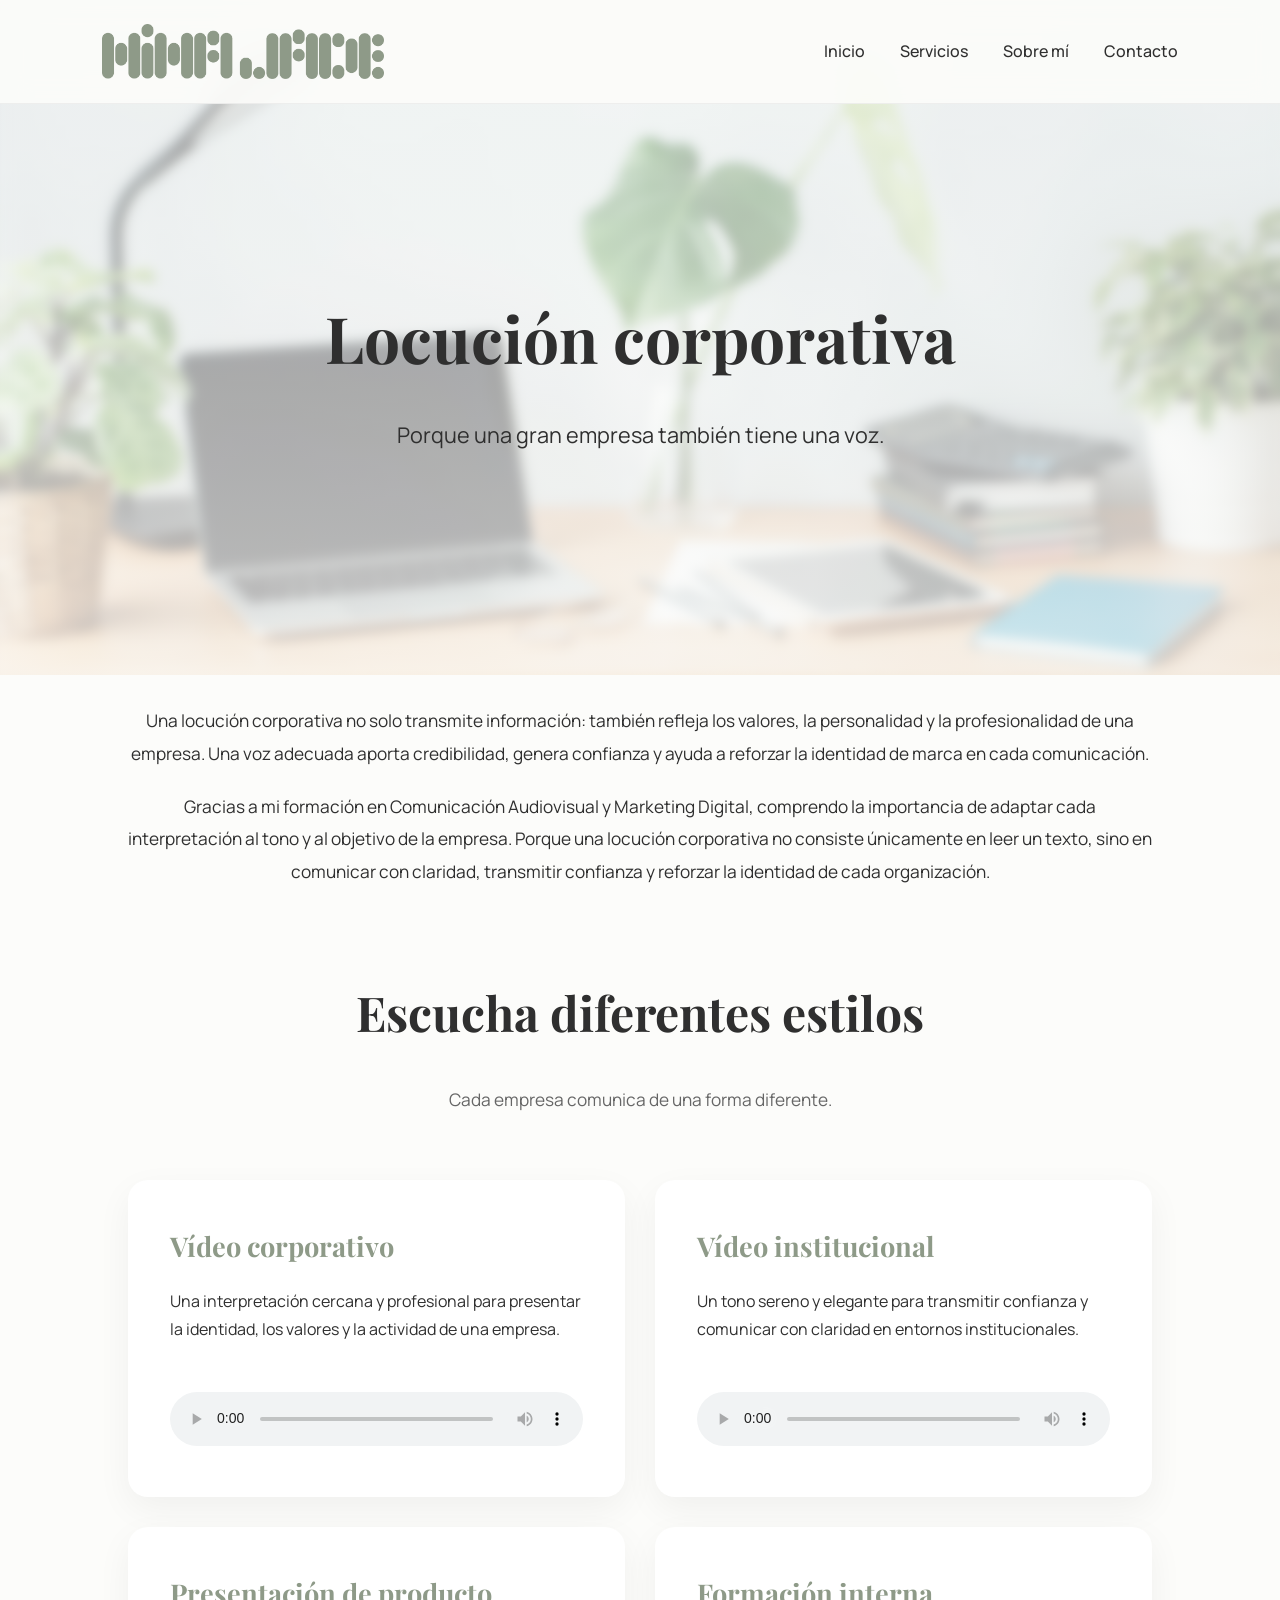
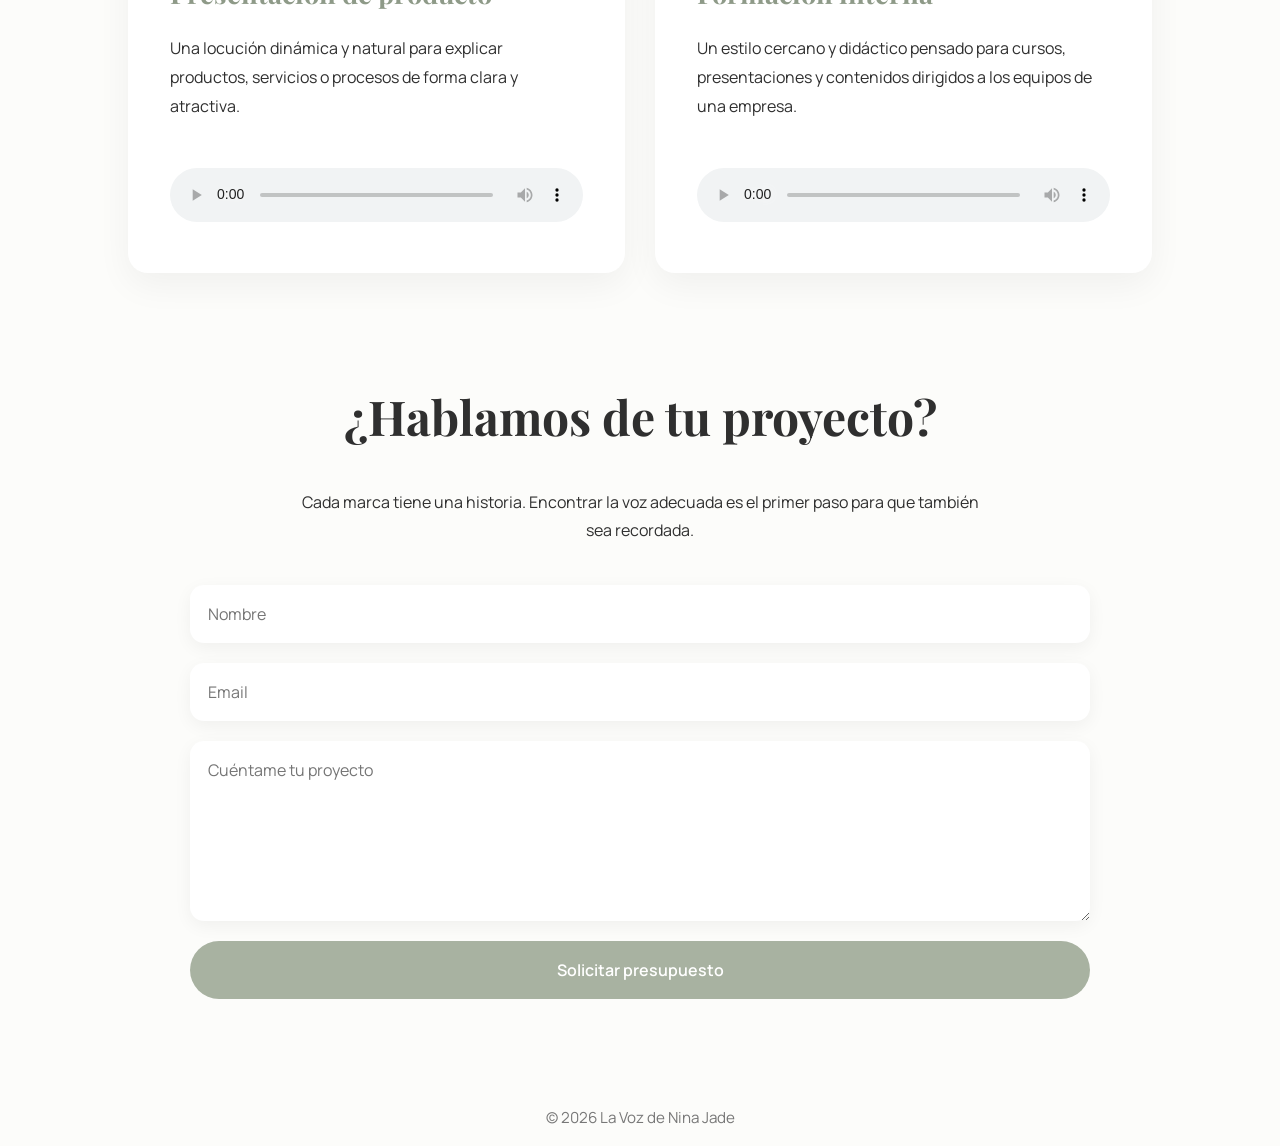
==== corporativo.html @ f92a82ce "corporativo.html" ====
<!DOCTYPE html>
<html lang="es">

<head>

    <meta charset="UTF-8">

    <meta name="viewport" content="width=device-width, initial-scale=1.0">

    <title>Locución corporativa | La Voz de Nina Jade</title>

    <meta name="description"
        content="Locución publicitaria profesional para radio, televisión, redes sociales y campañas digitales.">

   <link rel="icon" type="image/png" href="images/favicon.png">

    <link rel="stylesheet" href="style.css">

</head>

<body>

<header>

    <a href="index.html" class="logo">

        <img src="images/logo.png" alt="La Voz de Nina Jade">

    </a>

    <nav>

        <a href="#inicio">Inicio</a>
        <a href="#servicios">Servicios</a>
        <a href="#sobre-mi">Sobre mí</a>
        <a href="#contacto">Contacto</a>

    </nav>

</header>

    <!-- ===================== -->
<!-- HERO -->
<!-- ===================== -->

<section class="hero-service publicidad">

    <div class="hero-service-content">

        <h1>Locución corporativa</h1>

        <p class="hero-subtitle">
            Porque una gran empresa también tiene una voz.
        </p>

    </div>

</section>


<!-- ===================== -->
<!-- TEXTO INTRO -->
<!-- ===================== -->

<section class="service-intro">

 <p>

    Una locución corporativa no solo transmite información: también refleja los valores, la personalidad y la profesionalidad de una empresa. Una voz adecuada aporta credibilidad, genera confianza y ayuda a reforzar la identidad de marca en cada comunicación.

</p>

    <p>

       Gracias a mi formación en Comunicación Audiovisual y Marketing Digital, comprendo la importancia de adaptar cada interpretación al tono y al objetivo de la empresa. Porque una locución corporativa no consiste únicamente en leer un texto, sino en comunicar con claridad, transmitir confianza y reforzar la identidad de cada organización.


    </p>

</section>


<!-- ===================== -->
<!-- ESTILOS CORPORATIVOS -->
<!-- ===================== -->

    <section class="service-types">

    <h2>Escucha diferentes estilos</h2>

    <p class="service-intro-text">
        Cada empresa comunica de una forma diferente.
    </p>

    <div class="cards">

        <div class="card">

            <h3>Vídeo corporativo</h3>

            <p>
                Una interpretación cercana y profesional para presentar la identidad, los valores y la actividad de una empresa.
            </p>

            <audio controls>

                <source src="audio/videocorporativo.mp3" type="audio/mpeg">

            </audio>

        </div>

        <div class="card">

            <h3>Vídeo institucional</h3>

            <p>
                Un tono sereno y elegante para transmitir confianza y comunicar con claridad en entornos institucionales.
            </p>

            <audio controls>

                <source src="audio/videoinstitucional.mp3" type="audio/mpeg">

            </audio>

        </div>

        <div class="card">

            <h3>Presentación de producto</h3>

            <p>
                Una locución dinámica y natural para explicar productos, servicios o procesos de forma clara y atractiva.
            </p>

            <audio controls>

                <source src="audio/producto.mp3" type="audio/mpeg">

            </audio>

        </div>

        <div class="card">

            <h3>Formación interna</h3>

            <p>
                Un estilo cercano y didáctico pensado para cursos, presentaciones y contenidos dirigidos a los equipos de una empresa.
            </p>

            <audio controls>

                <source src="audio/formacion.mp3" type="audio/mpeg">

            </audio>

        </div>

    </div>

</section>
    
<!-- ===================== -->
<!-- CONTACTO -->
<!-- ===================== -->

<section id="contacto">

    <h2>¿Hablamos de tu proyecto?</h2>

    <p style="text-align:center; max-width:700px; margin:0 auto 40px;">

        Cada marca tiene una historia. Encontrar la voz adecuada es el primer paso para que también sea recordada.

    </p>

    <form id="contact-form" action="https://formspree.io/f/xaqrydpb" method="POST">

        <input
            type="text"
            name="nombre"
            placeholder="Nombre"
            required>

        <input
            type="email"
            name="email"
            placeholder="Email"
            required>

        <textarea
            name="mensaje"
            placeholder="Cuéntame tu proyecto"
            required></textarea>

        <button type="submit">
            Solicitar presupuesto
        </button>

        <p id="form-status"></p>

    </form>

</section>


<footer>

    <p>© 2026 La Voz de Nina Jade</p>

</footer>

<script src="script.js"></script>

</body>

</html>
---- style.css ----
/* ==========================================
   LA VOZ DE NINA JADE
   STYLE.CSS · VERSIÓN 1.0
========================================== */


/* ==========================================
   GOOGLE FONTS
========================================== */

@import url('https://fonts.googleapis.com/css2?family=Manrope:wght@300;400;500;600;700&family=Playfair+Display:wght@500;600;700&display=swap');


/* ==========================================
   VARIABLES
========================================== */

:root{

    --background:#FCFCFA;

    --text:#2F2F2F;

    --sage:#A8B2A1;

    --sage-dark:#8E9A88;

    --light:#E8ECE8;

    --white:#FFFFFF;

}


/* ==========================================
   RESET
========================================== */

*{

    margin:0;

    padding:0;

    box-sizing:border-box;

}


html{

    scroll-behavior:smooth;

}


body{

    font-family:"Manrope",sans-serif;

    background:var(--background);

    color:var(--text);

    line-height:1.8;

}


/* ==========================================
   HEADER
========================================== */

header{

    position:fixed;

    top:0;

    left:0;

    width:100%;

    display:flex;

    justify-content:space-between;

    align-items:center;

    padding:24px 8%;

    background:rgba(252,252,250,.90);

    backdrop-filter:blur(14px);

    border-bottom:1px solid rgba(0,0,0,.05);

    z-index:1000;

}


/* ==========================================
   LOGO
========================================== */

.logo{

    display:flex;

    align-items:center;

    text-decoration:none;

}

.logo img{

    height:55px;

    width:auto;

    display:block;

    transition:.3s;

}

.logo:hover img{

    transform:scale(1.03);

}

/* ==========================================
   NAVEGACIÓN
========================================== */

nav{

    display:flex;

    gap:35px;

}


nav a{

    text-decoration:none;

    color:var(--text);

    font-weight:500;

    transition:.3s;

}


nav a:hover{

    color:var(--sage-dark);

}


/* ==========================================
   HERO PRINCIPAL
========================================== */

.hero{

    min-height:70vh;

    display:flex;

    justify-content:center;

    align-items:center;

    text-align:center;

    padding:80px 20px;

    background:

        linear-gradient(rgba(252,252,250,.55),rgba(252,252,250,.75)),

        url("images/portada.png");

    background-size:cover;

    background-position:center;

}


.hero-content{

    max-width:760px;

}


.hero h1{

    font-family:"Playfair Display",serif;

    font-size:4.5rem;

    margin-bottom:20px;

    color:var(--text);

}


.hero p{

    font-size:1.35rem;

    margin-bottom:35px;

}


/* ==========================================
   BOTONES
========================================== */

.button{

    display:inline-block;

    background:var(--sage);

    color:white;

    padding:18px 40px;

    border-radius:999px;

    text-decoration:none;

    font-weight:600;

    transition:.35s;

}


.button:hover{

    background:var(--sage-dark);

    transform:translateY(-3px);

}


/* ==========================================
   SECCIONES
========================================== */

section{

    padding:70px 10%;

}


section h2{

    font-family:"Playfair Display",serif;

    font-size:3rem;

    text-align:center;

    margin-bottom:28px;

}


/* ==========================================
   TARJETAS
========================================== */

.home-cards{

    display:grid;

    grid-template-columns:repeat(4,1fr);

    gap:30px;

}

.cards{

    display:grid;

    grid-template-columns:repeat(2,1fr);

    gap:30px;

}


.card{

    background:white;

    padding:42px;

    border-radius:20px;

    box-shadow:0 12px 35px rgba(0,0,0,.05);

    transition:.35s;

}


.card:hover{

    transform:translateY(-8px);

}


/* ==========================================
   TARJETAS · TEXTO
========================================== */

.card-question{

    display:block;

    margin-bottom:18px;

    font-size:1.15rem;

    font-weight:700;

    line-height:1.4;

    color:var(--text);

}


.card h3{

    font-family:"Playfair Display",serif;

    font-size:1.7rem;

    color:var(--sage-dark);

    margin-bottom:16px;

}


.card p{

    margin-bottom:28px;

    line-height:1.8;

}


.card-link{

    display:block;

    width:fit-content;

    margin-left:auto;

    text-decoration:none;

    color:var(--sage-dark);

    font-weight:700;

    transition:.3s;

}


.card-link:hover{

    color:var(--text);

    transform:translateX(4px);

}


.card:hover .card-link{

    color:var(--text);

}

/* ==========================
      VENTAJAS
========================== */

.service-highlights{

    display:grid;

    grid-template-columns:repeat(3,1fr);

    gap:25px;

    margin-top:20px;

}
.highlight{

    display:flex;

    align-items:center;

    gap:16px;

    background:white;

    padding:18px 22px;

    border-radius:14px;

    box-shadow:0 8px 25px rgba(0,0,0,.05);

    transition:.3s;

}

.highlight:hover{

    transform:translateX(6px);

}

.highlight span{

    width:34px;

    height:34px;

    border-radius:50%;

    background:var(--sage-dark);

    color:white;

    display:flex;

    justify-content:center;

    align-items:center;

    font-weight:700;

    flex-shrink:0;

}

.highlight p{

    margin:0;

    font-weight:600;

    color:var(--text);

}

.contact-highlights{

    padding-top:10px;

}

/* ==========================================
   MÁS ESPECIALIDADES
========================================== */

.services-more{

    margin-top:70px;

    text-align:center;

}

.services-more-text{

    font-family:"Playfair Display",serif;

    font-size:2rem;

    color:var(--text);

    margin-bottom:12px;

}

.services-more-subtext{

    max-width:760px;

    margin:0 auto 35px;

    font-size:1.05rem;

    line-height:1.8;

    color:#666;

}


/* ==========================================
   AUDIO
========================================== */

audio{

    width:100%;

    margin-top:20px;

}


/* ==========================================
   SOBRE MÍ
========================================== */

.about-container{

    display:flex;

    align-items:center;

    gap:70px;

    max-width:1400px;

    margin:auto;

}

.about-image{

    flex:1;

}

.about-image img{

    width:100%;

    max-width:560px;

    aspect-ratio:16/10;

    object-fit:cover;

    display:block;

    border-radius:28px;

    box-shadow:0 20px 45px rgba(0,0,0,.10);

}

.about-text{

    flex:1.6;

}

.about-text h2{

    text-align:left;

    margin-bottom:35px;

}

.about-text p{

    font-size:1.08rem;

    line-height:1.9;

    margin-bottom:24px;

}

/* ==========================================
   DETRÁS DE LA VOZ
========================================== */

.about-section{

    background:var(--sage-dark);

    color:white;

    padding:50px 10%;

}

.about-wrapper{

    max-width:1400px;

    margin:auto;

}

.about-main-title{

    color:white;

    text-align:center;

    margin-bottom:90px;

}

.about-section .about-container{

    margin-bottom:90px;

}

.about-section .about-container:last-child{

    margin-bottom:0;

}

.about-section .about-text h3{

    font-family:"Playfair Display",serif;

    font-size:2.2rem;

    color:white;

    margin-bottom:30px;

}

.about-section .about-text p{

    color:rgba(255,255,255,.92);

}

.reverse{

    flex-direction:row-reverse;

}
/* ==========================================
   FORMULARIO
========================================== */

form{

    max-width:900px;

    margin:auto;

    display:flex;

    flex-direction:column;

    gap:20px;

}

input,
textarea{

    width:100%;

    padding:18px;

    border:none;

    border-radius:14px;

    background:white;

    box-shadow:0 5px 18px rgba(0,0,0,.05);

    font-size:1rem;

    font-family:"Manrope",sans-serif;

}

input:focus,
textarea:focus{

    outline:none;

    box-shadow:0 0 0 2px rgba(142,154,136,.35);

}

textarea{

    min-height:180px;

    resize:vertical;

}


button{

    background:var(--sage);

    color:white;

    border:none;

    border-radius:999px;

    padding:18px;

    cursor:pointer;

    font-size:1rem;

    font-family:"Manrope",sans-serif;

    font-weight:600;

    transition:.35s;

}

button:hover{

    background:var(--sage-dark);

    transform:translateY(-2px);

}


#form-status{

    margin-top:20px;

    text-align:center;

    min-height:30px;

    color:var(--sage-dark);

    font-weight:600;

}

#contacto{

    padding-bottom:20px;

}

.contact-highlights{

    padding-top:0;

}

/* ==========================================
   FOOTER
========================================== */

footer{

    padding:15px 20px;

    text-align:center;

    color:#777;

    font-size:.95rem;

}
/* ==========================================
   PÁGINAS DE SERVICIOS
========================================== */


/* ---------- HERO ---------- */

.hero-service{

    min-height:75vh;

    display:flex;

    justify-content:center;

    align-items:center;

    text-align:center;

    padding:140px 20px 80px;

    background-size:cover;

    background-position:center;

    background-repeat:no-repeat;

}


/* ---------- IMÁGENES DE CADA SERVICIO ---------- */

.hero-service.publicidad{

    background:
        linear-gradient(rgba(252,252,250,.55),rgba(252,252,250,.75)),
        url("images/portadapublicitaria.png") center center / cover no-repeat;

}

.hero-service.corporativo{

    background:
        linear-gradient(rgba(252,252,250,.55),rgba(252,252,250,.75)),
        url("images/portadacorporativo.png") center center / cover no-repeat;

}

.hero-service.elearning{

    background:
        linear-gradient(rgba(252,252,250,.55),rgba(252,252,250,.75)),
        url("images/portadaelearning.png") center center / cover no-repeat;

}

.hero-service.narracion{

    background:
        linear-gradient(rgba(252,252,250,.55),rgba(252,252,250,.75)),
        url("images/portadanarracion.png") center center / cover no-repeat;

}


/* ---------- CONTENIDO HERO ---------- */

.hero-service-content{

    max-width:850px;

}

.hero-service h1{

    font-family:"Playfair Display",serif;

    font-size:4rem;

    margin-bottom:20px;

}

.hero-subtitle{

    font-size:1.35rem;

    line-height:1.8;

}


/* ---------- SECCIONES ---------- */

.service-intro,
.service-types,
.service-demos,
.service-about,
.service-studio,
.service-process{

    max-width:1400px;

    margin:auto;

    padding:30px 10%;

}


.service-intro p,
.service-about p,
.service-process p{

    max-width:1100px;

    margin:0 auto 20px;

    text-align:center;

    line-height:1.9;

    font-size:1.08rem;

}

.service-intro-text{

    max-width:1100px;

    margin:0 auto 65px;

    text-align:center;

    line-height:1.8;

    font-size:1.08rem;

    color:#666;

}

/* ---------- LISTAS ---------- */

.service-types ul,
.service-process ul{

    max-width:900px;

    margin:40px auto;

    padding-left:25px;

    line-height:2;

}


.service-types li,
.service-process li{

    margin-bottom:12px;

}


/* ---------- DEMOS ---------- */

.service-demos{

    text-align:center;

}


.service-demos h3{

    font-family:"Playfair Display",serif;

    color:var(--sage-dark);

    margin-top:45px;

    margin-bottom:18px;

}


.service-demos audio{

    max-width:700px;

}


/* ==========================================
   RESPONSIVE
========================================== */

@media(max-width:900px){

    header{

        flex-direction:column;

        gap:20px;

    }
   
   .service-highlights{

    grid-template-columns:1fr;

}

    nav{

        gap:18px;

        flex-wrap:wrap;

        justify-content:center;

    }

    .hero h1,
    .hero-service h1{

        font-size:3rem;

    }

    .hero p,
    .hero-subtitle{

        font-size:1.15rem;

    }

   .home-cards{

    grid-template-columns:1fr;

}

   .cards{

    grid-template-columns:1fr;

}

    section{

        padding:70px 8%;

    }

    section h2{

        font-size:2.3rem;

    }

    .about-container{

        flex-direction:column;

        text-align:center;

        gap:45px;

    }

    .about-text{

        text-align:center;

    }

    .about-text h2{

        text-align:center;

    }

    .about-image img{

        max-width:320px;

     }

    .hero-service{

        min-height:60vh;

    }

}
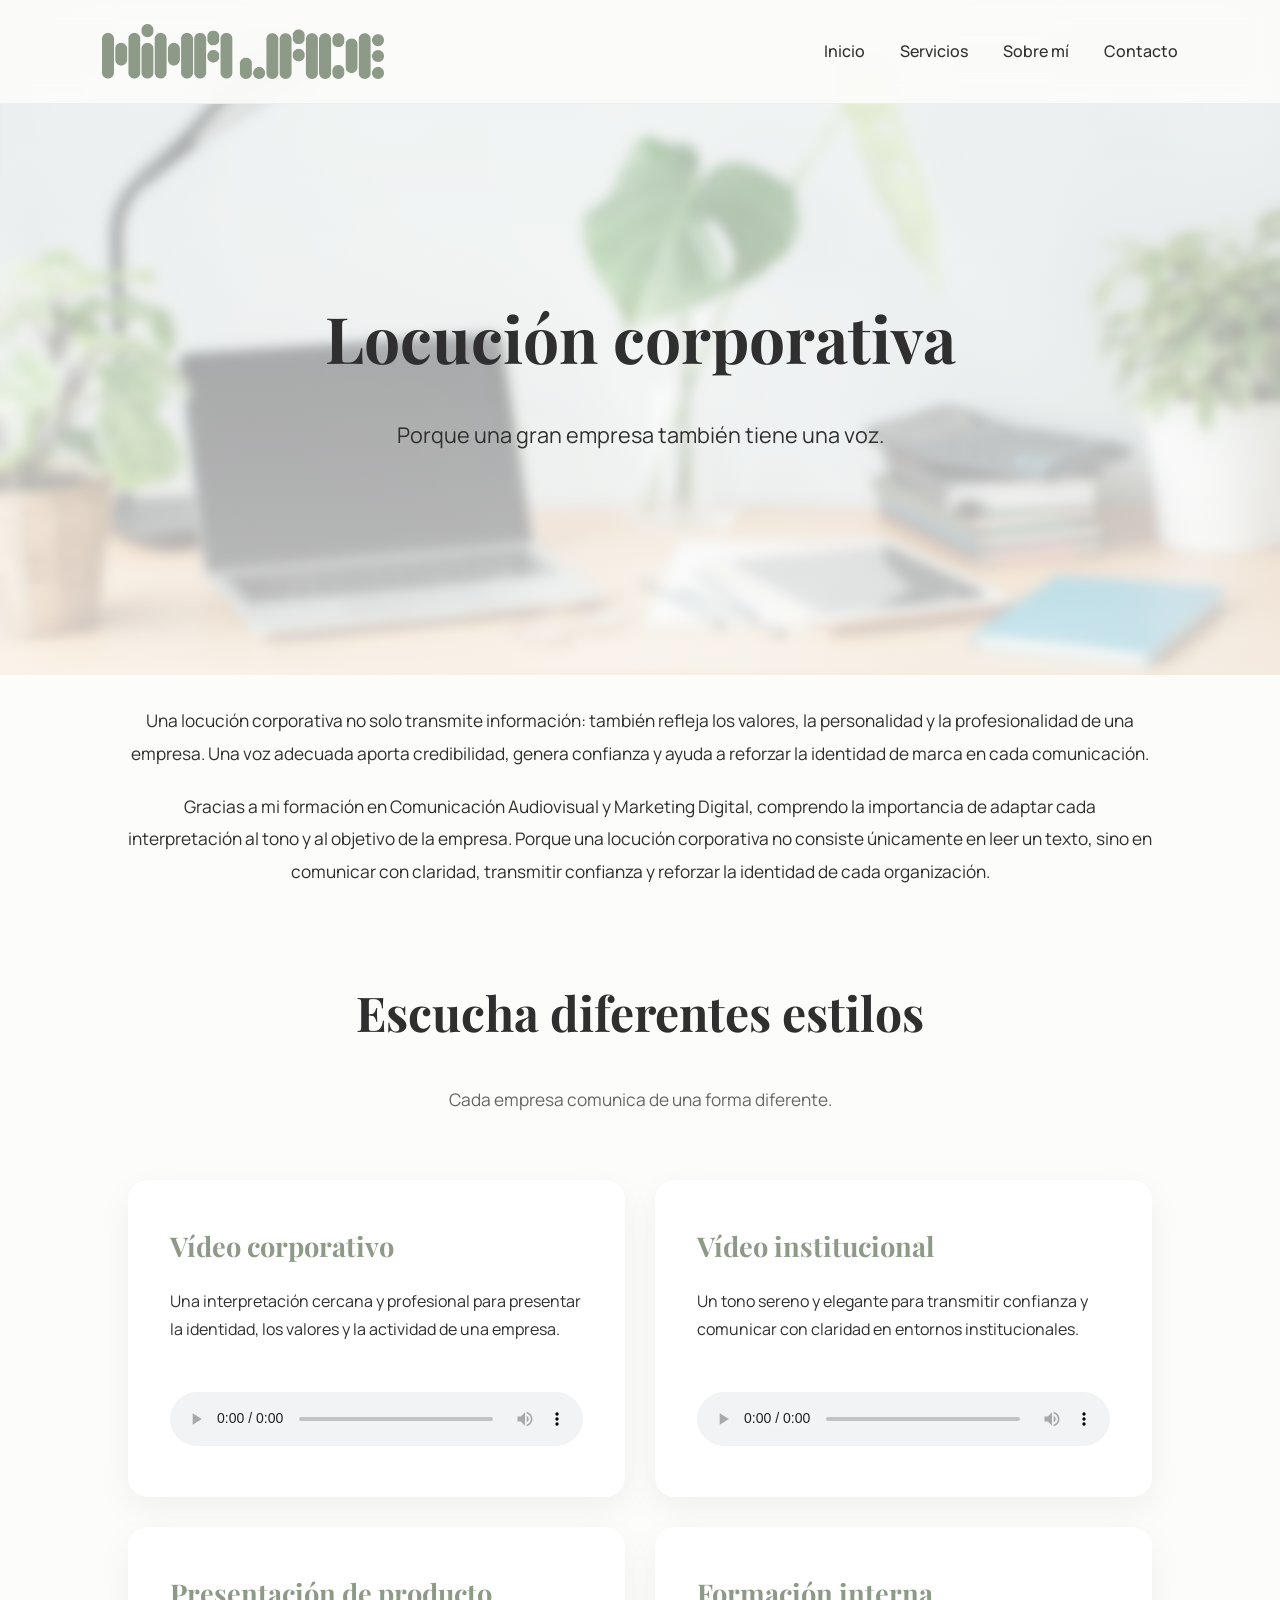
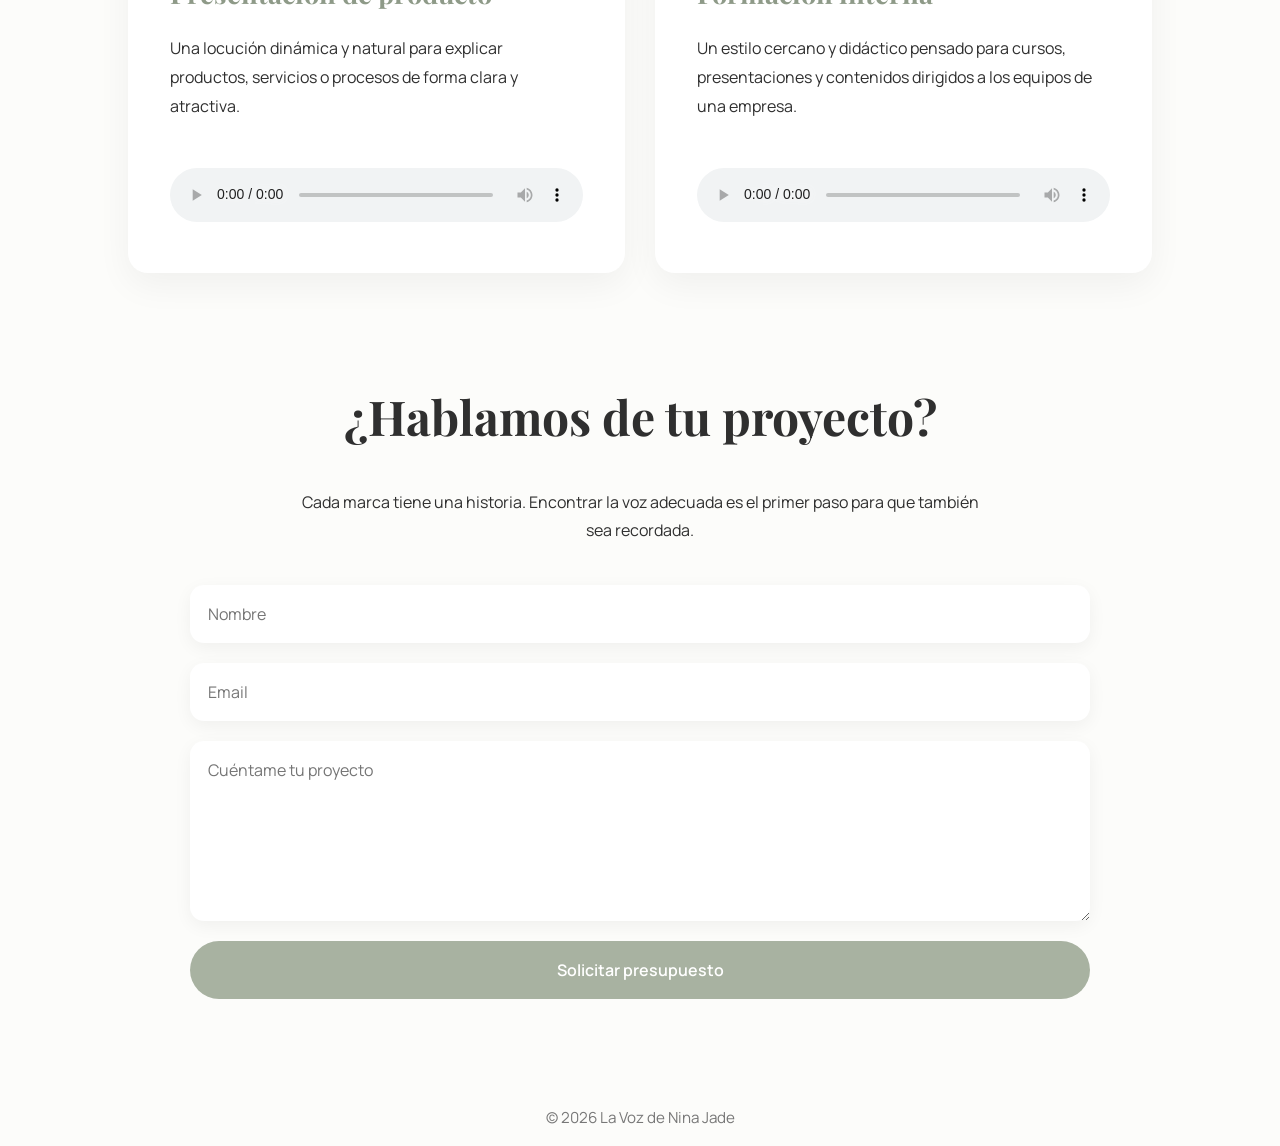
==== commit 617b8c18: "corporativo.html" ====
--- a/corporativo.html
+++ b/corporativo.html
@@ -30,9 +30,9 @@
 
     <nav>
 
-        <a href="#inicio">Inicio</a>
-        <a href="#servicios">Servicios</a>
-        <a href="#sobre-mi">Sobre mí</a>
+        <a href="index.html#inicio">Inicio</a>
+        <a href="index.html#servicios">Servicios</a>
+        <a href="index.html#sobre-mi">Sobre mí</a>
         <a href="#contacto">Contacto</a>
 
     </nav>
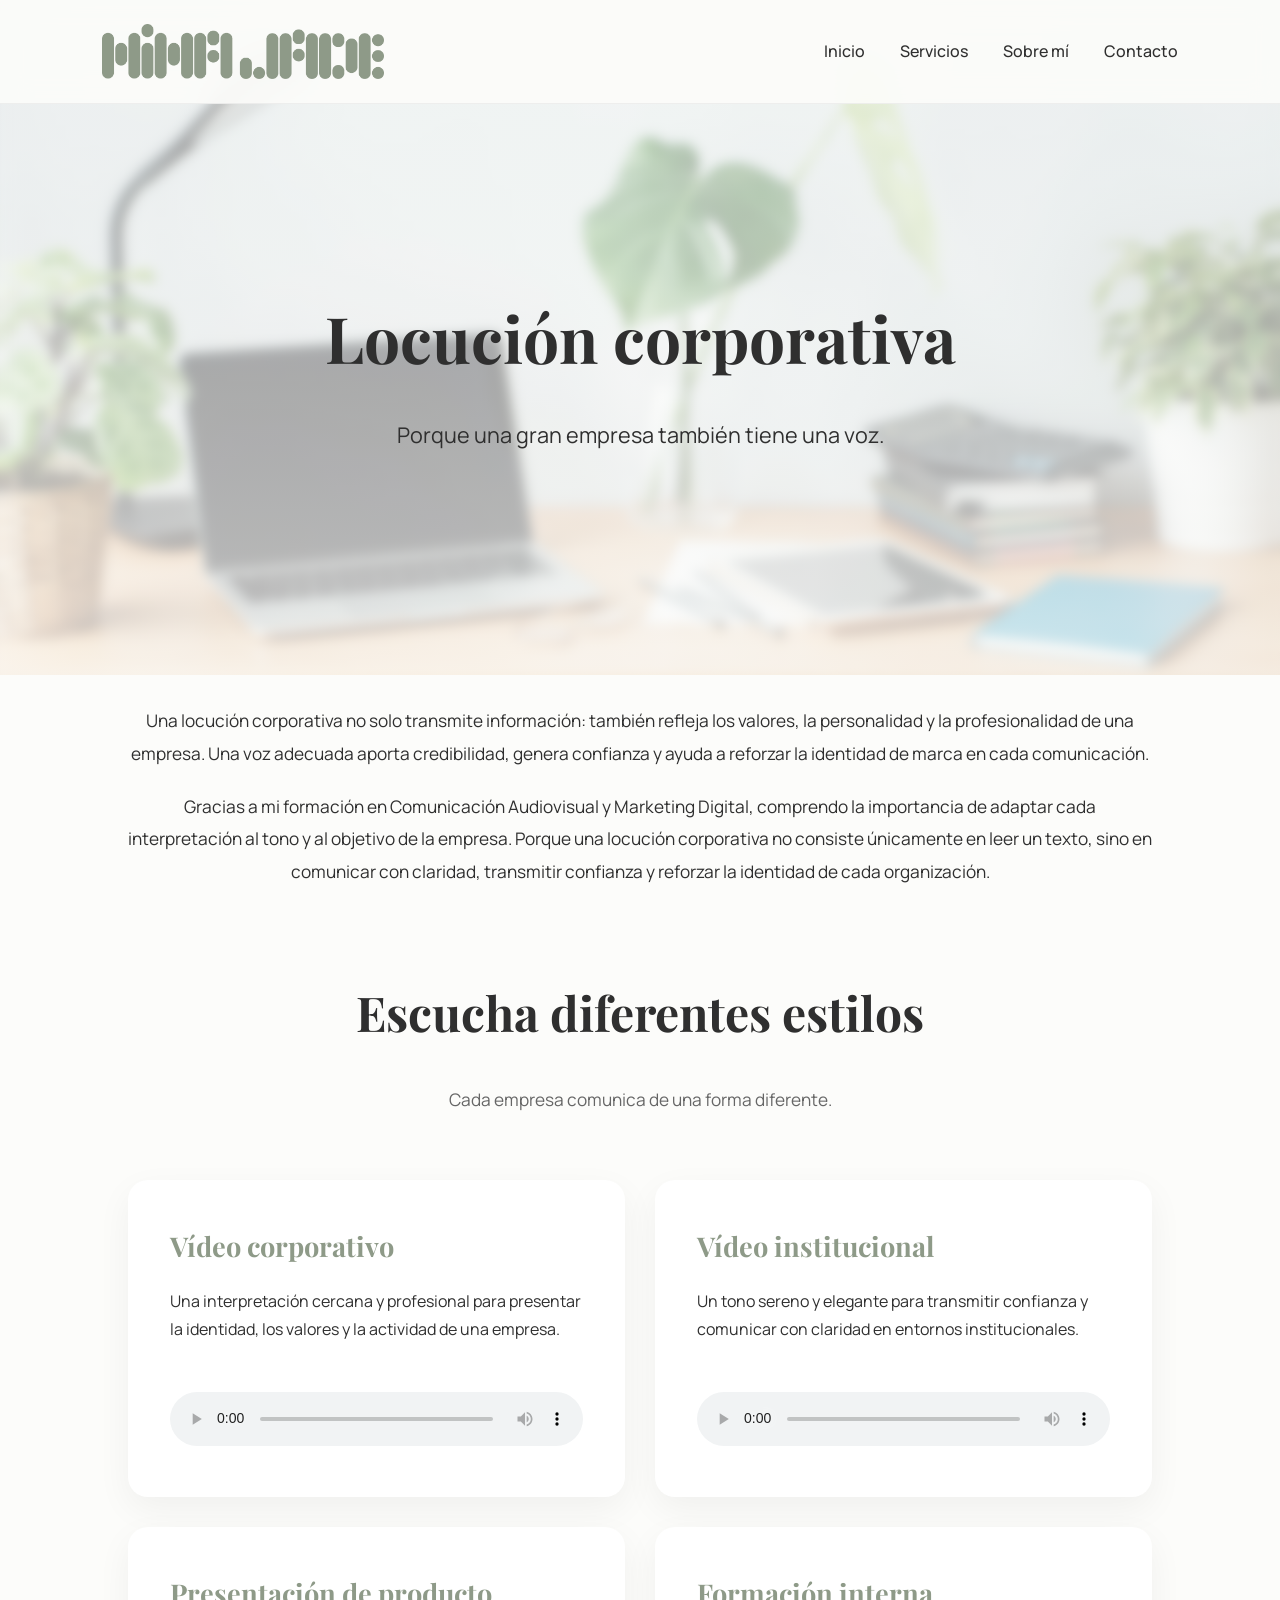
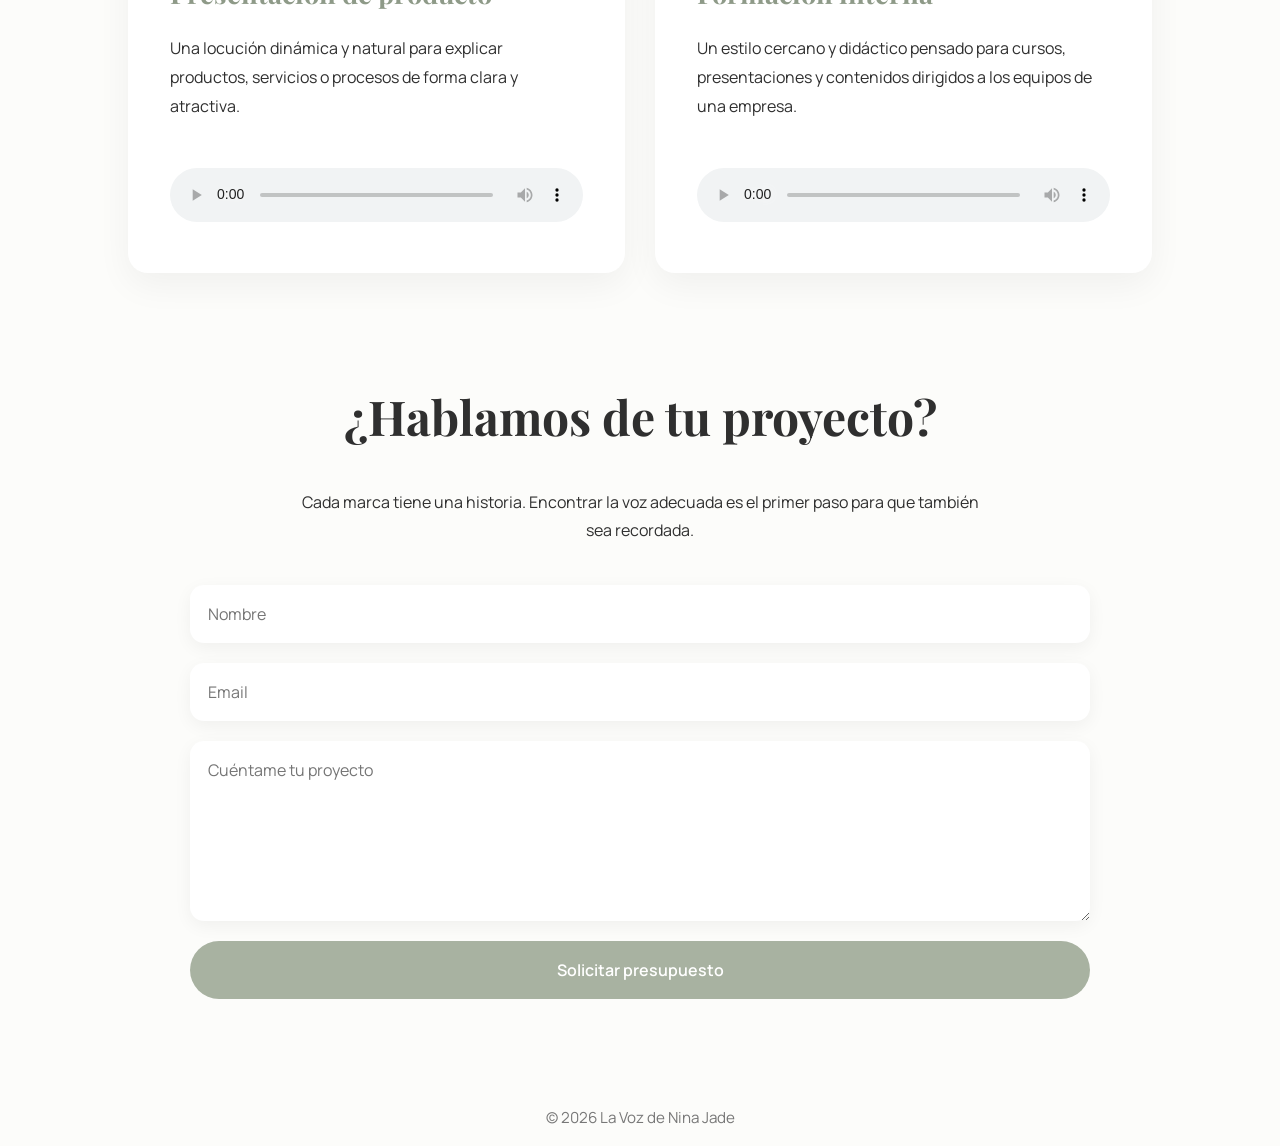
==== commit 5ea76731: "corporativo.html" ====
--- a/corporativo.html
+++ b/corporativo.html
@@ -10,7 +10,7 @@
     <title>Locución corporativa | La Voz de Nina Jade</title>
 
     <meta name="description"
-        content="Locución publicitaria profesional para radio, televisión, redes sociales y campañas digitales.">
+        content="Locución corporativa profesional para empresas de todo tipo.">
 
    <link rel="icon" type="image/png" href="images/favicon.png">
 
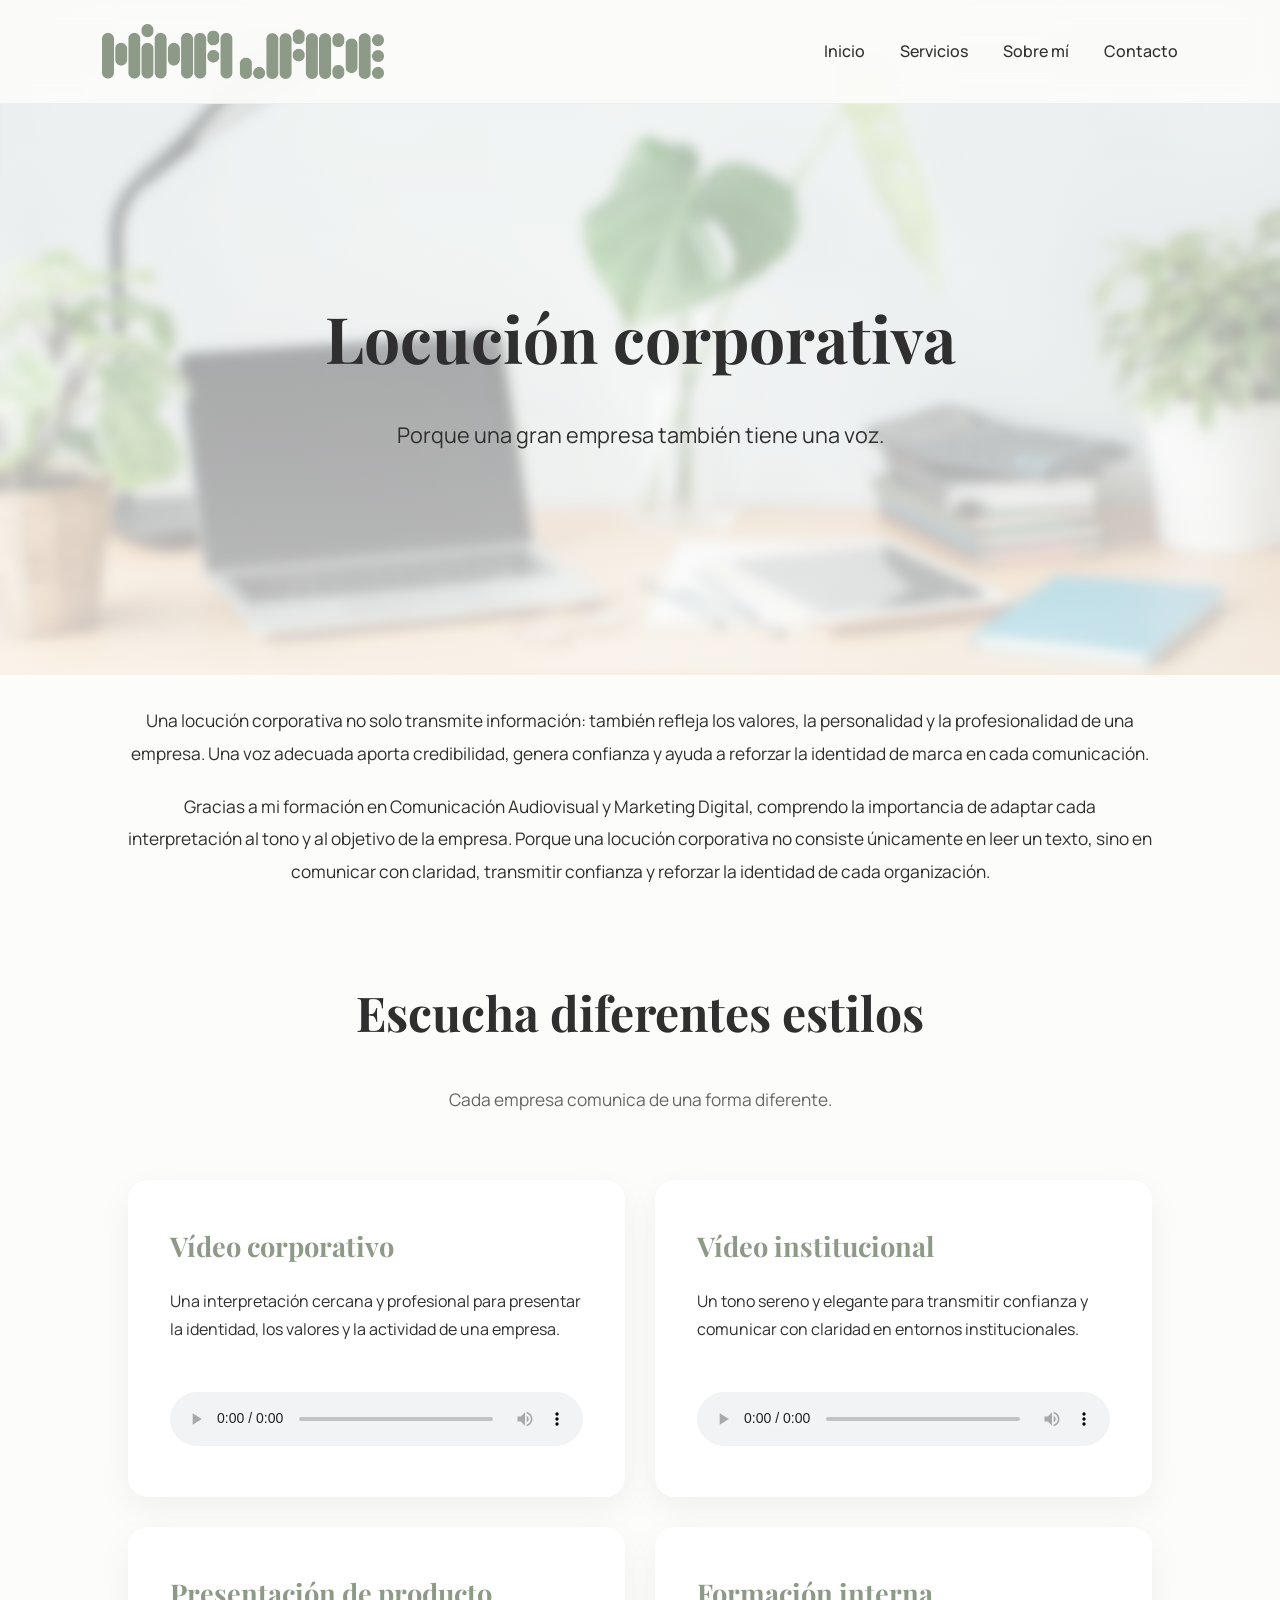
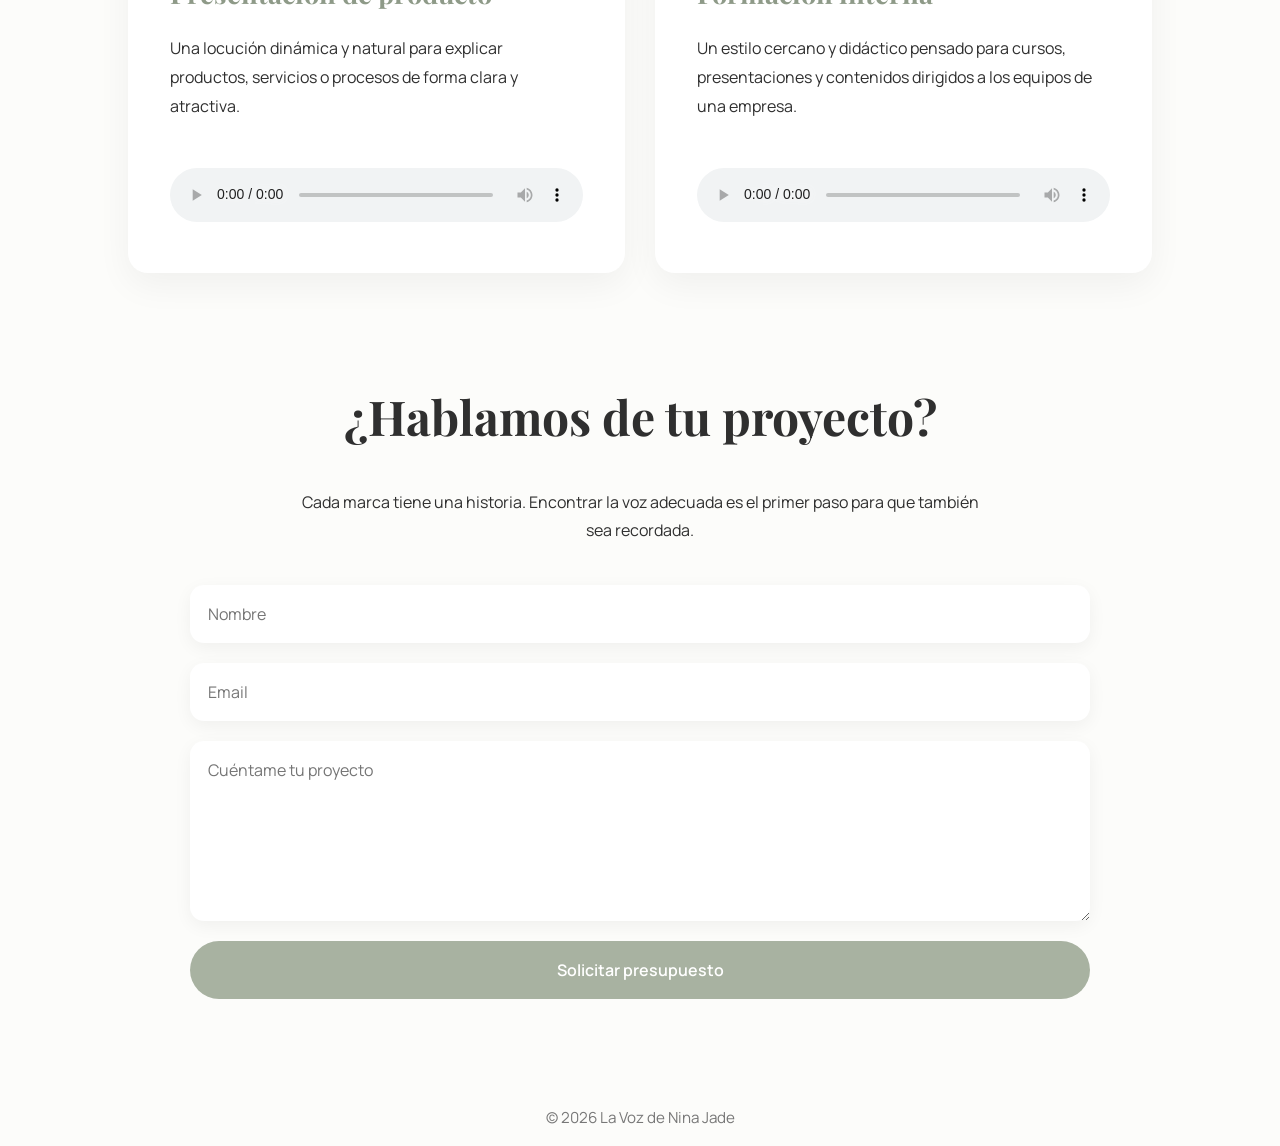
==== commit 1f2267d5: "corporativo.html Updated title and description for SEO improvements." ====
--- a/corporativo.html
+++ b/corporativo.html
@@ -7,10 +7,10 @@
 
     <meta name="viewport" content="width=device-width, initial-scale=1.0">
 
-    <title>Locución corporativa | La Voz de Nina Jade</title>
+    <title>Locutora para Locución  Corporativa | La Voz de Nina Jade</title>
 
     <meta name="description"
-        content="Locución corporativa profesional para empresas de todo tipo.">
+        content="Buscas una locutora corporativa profesional para empresas de todo tipo? Soy Nina, y me dedico a la locución. Entra y descubre todo lo que tengo por ofrecer.">
 
    <link rel="icon" type="image/png" href="images/favicon.png">
 
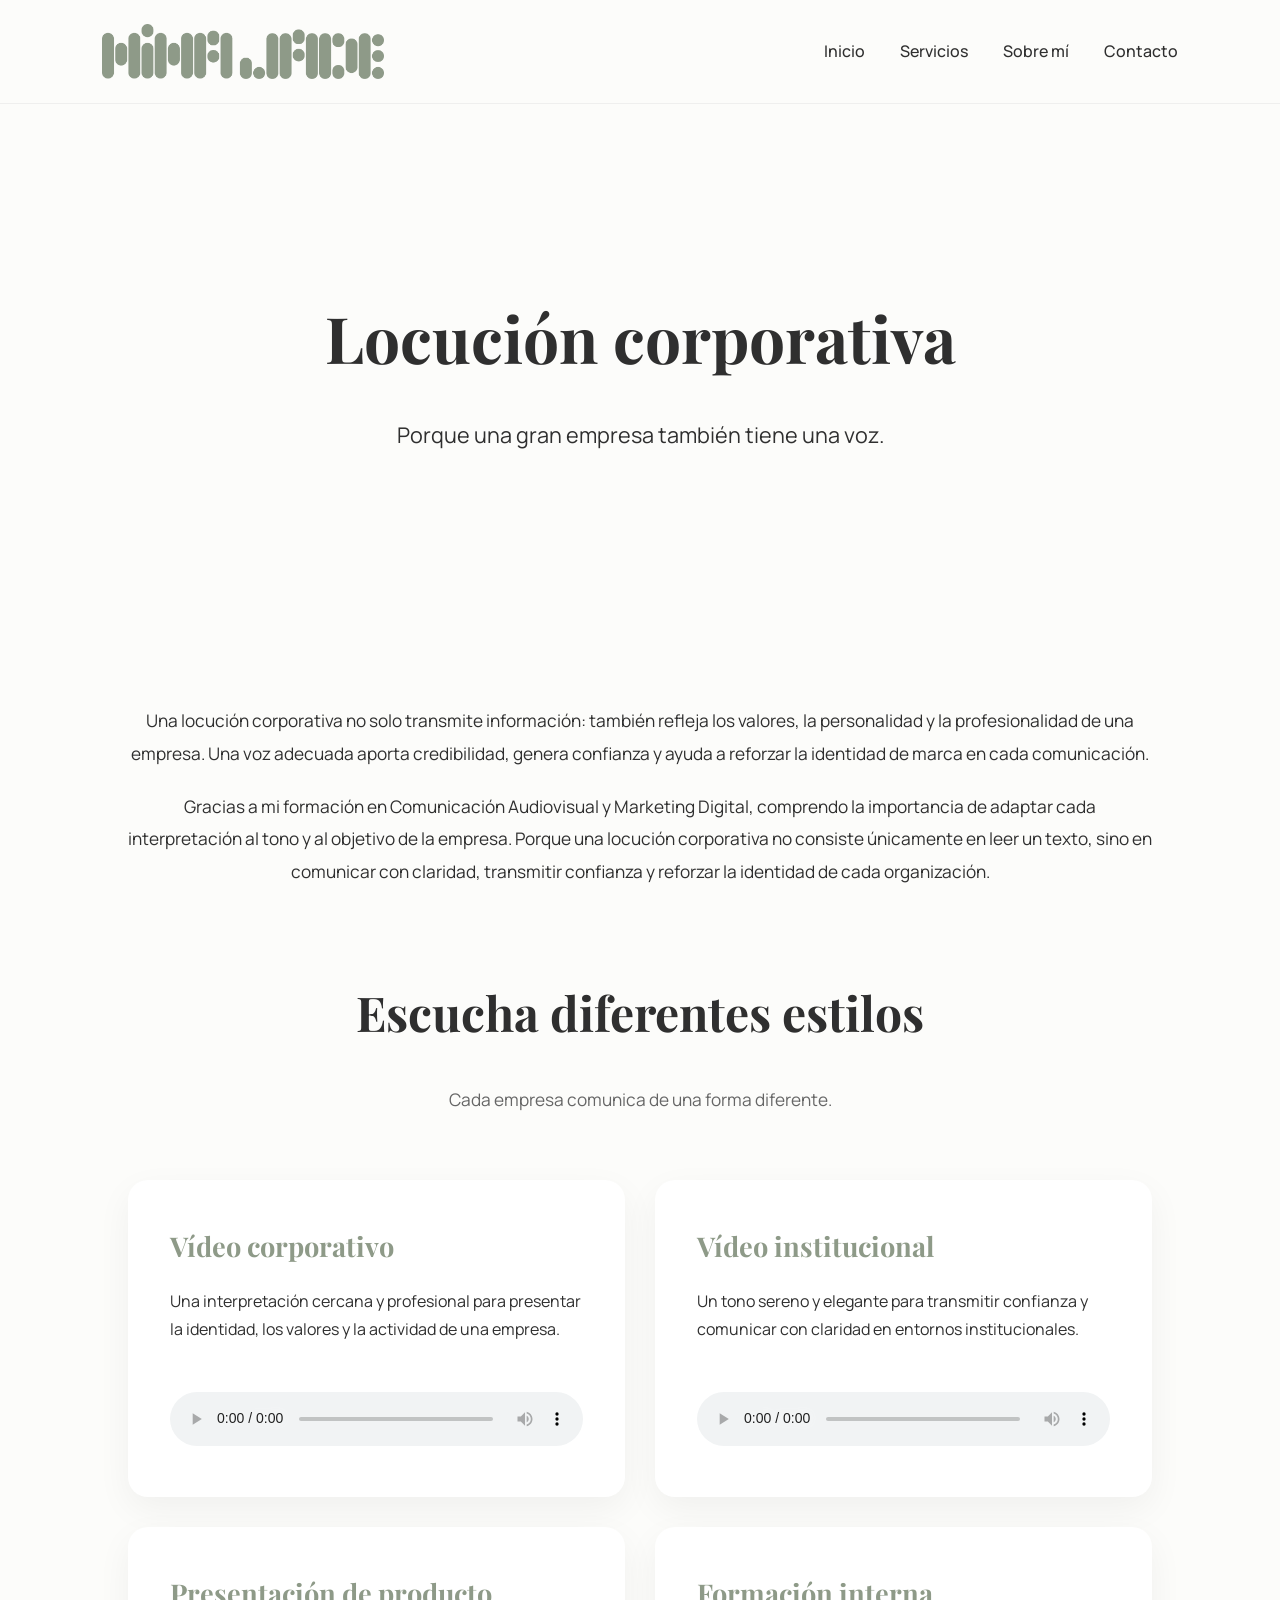
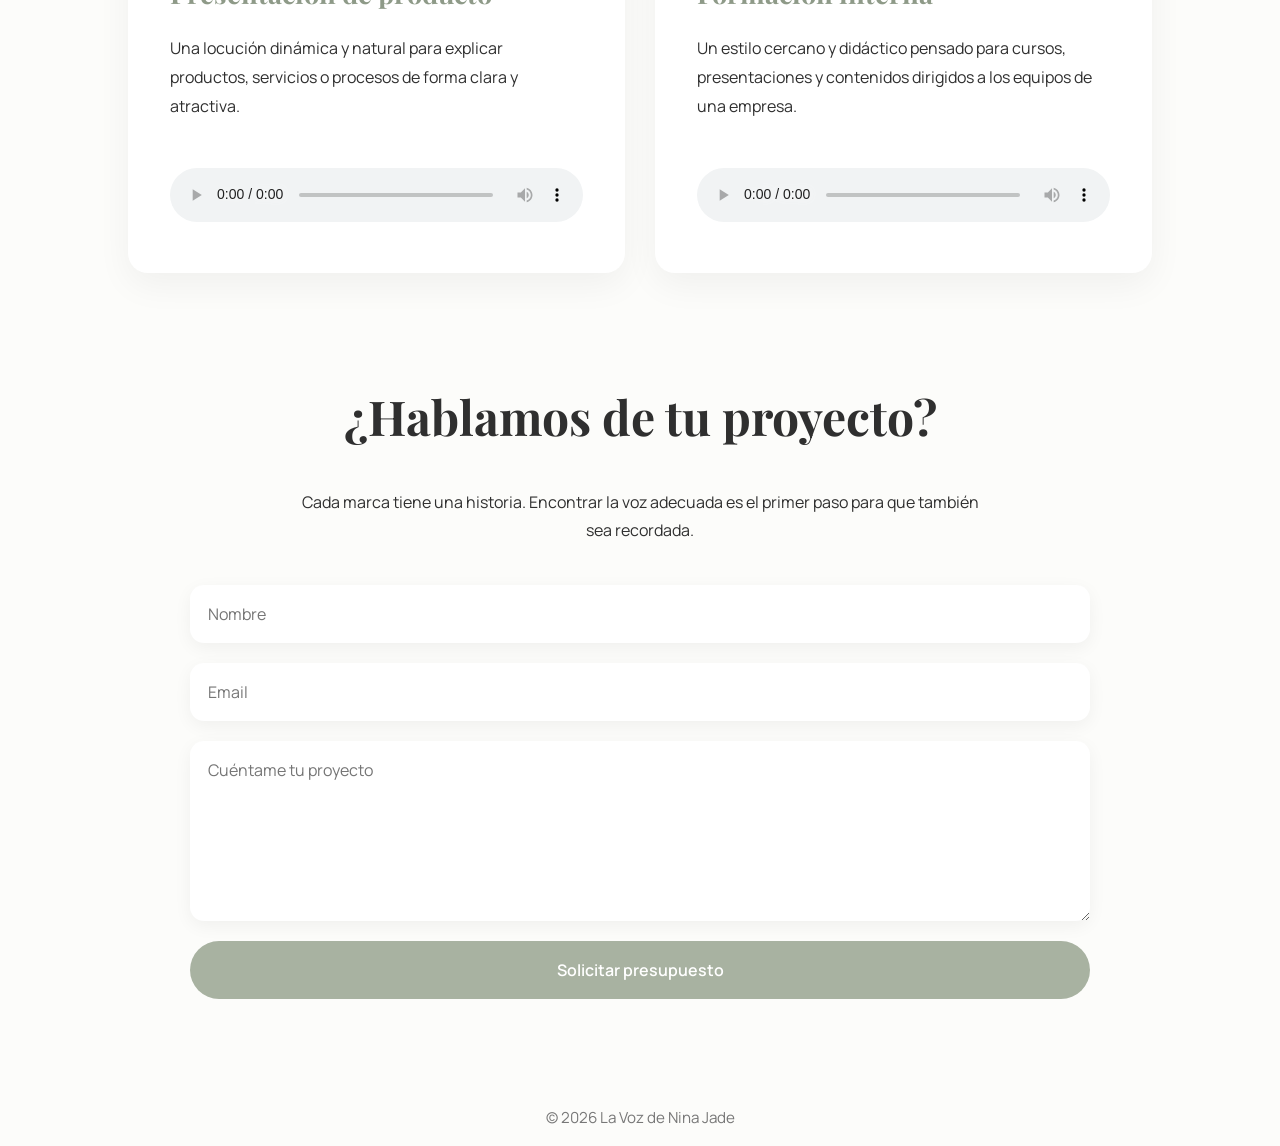
==== commit 4104e4ac: "corporativo.html" ====
--- a/corporativo.html
+++ b/corporativo.html
@@ -7,10 +7,10 @@
 
     <meta name="viewport" content="width=device-width, initial-scale=1.0">
 
-    <title>Locutora para Locución  Corporativa | La Voz de Nina Jade</title>
+    <title>Locutora para Vídeos Corporativos | Nina Jade</title>
 
     <meta name="description"
-        content="Buscas una locutora corporativa profesional para empresas de todo tipo? Soy Nina, y me dedico a la locución. Entra y descubre todo lo que tengo por ofrecer.">
+        content="Voz profesional para vídeos corporativos, presentaciones de empresa, comunicación interna y contenidos de marca. Locuciones claras, cercanas y de alta calidad.">
 
    <link rel="icon" type="image/png" href="images/favicon.png">
 
@@ -43,7 +43,7 @@
 <!-- HERO -->
 <!-- ===================== -->
 
-<section class="hero-service publicidad">
+<section class="hero-service corporativo">
 
     <div class="hero-service-content">
 
@@ -205,7 +205,9 @@
 
 </section>
 
-
+<!-- ===================== -->
+<!-- FOOTER -->
+<!-- ===================== -->
 <footer>
 
     <p>© 2026 La Voz de Nina Jade</p>
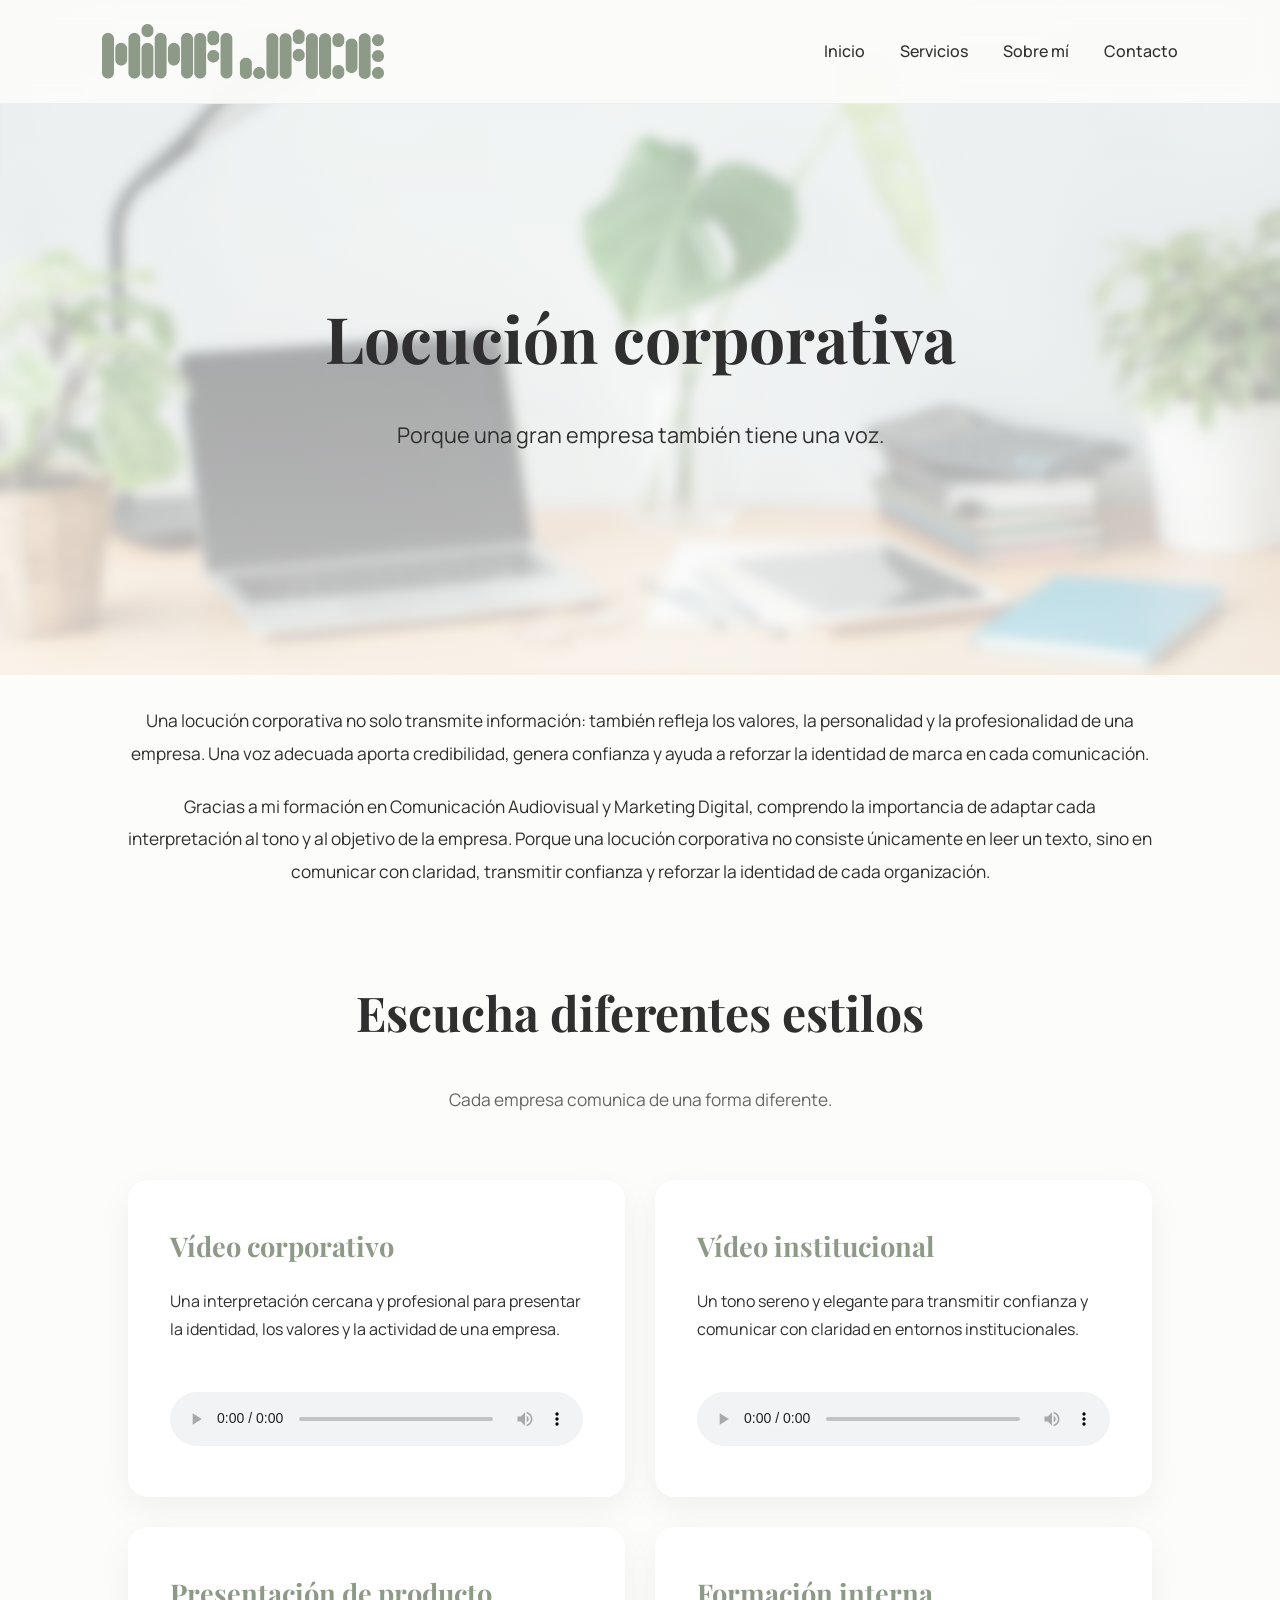
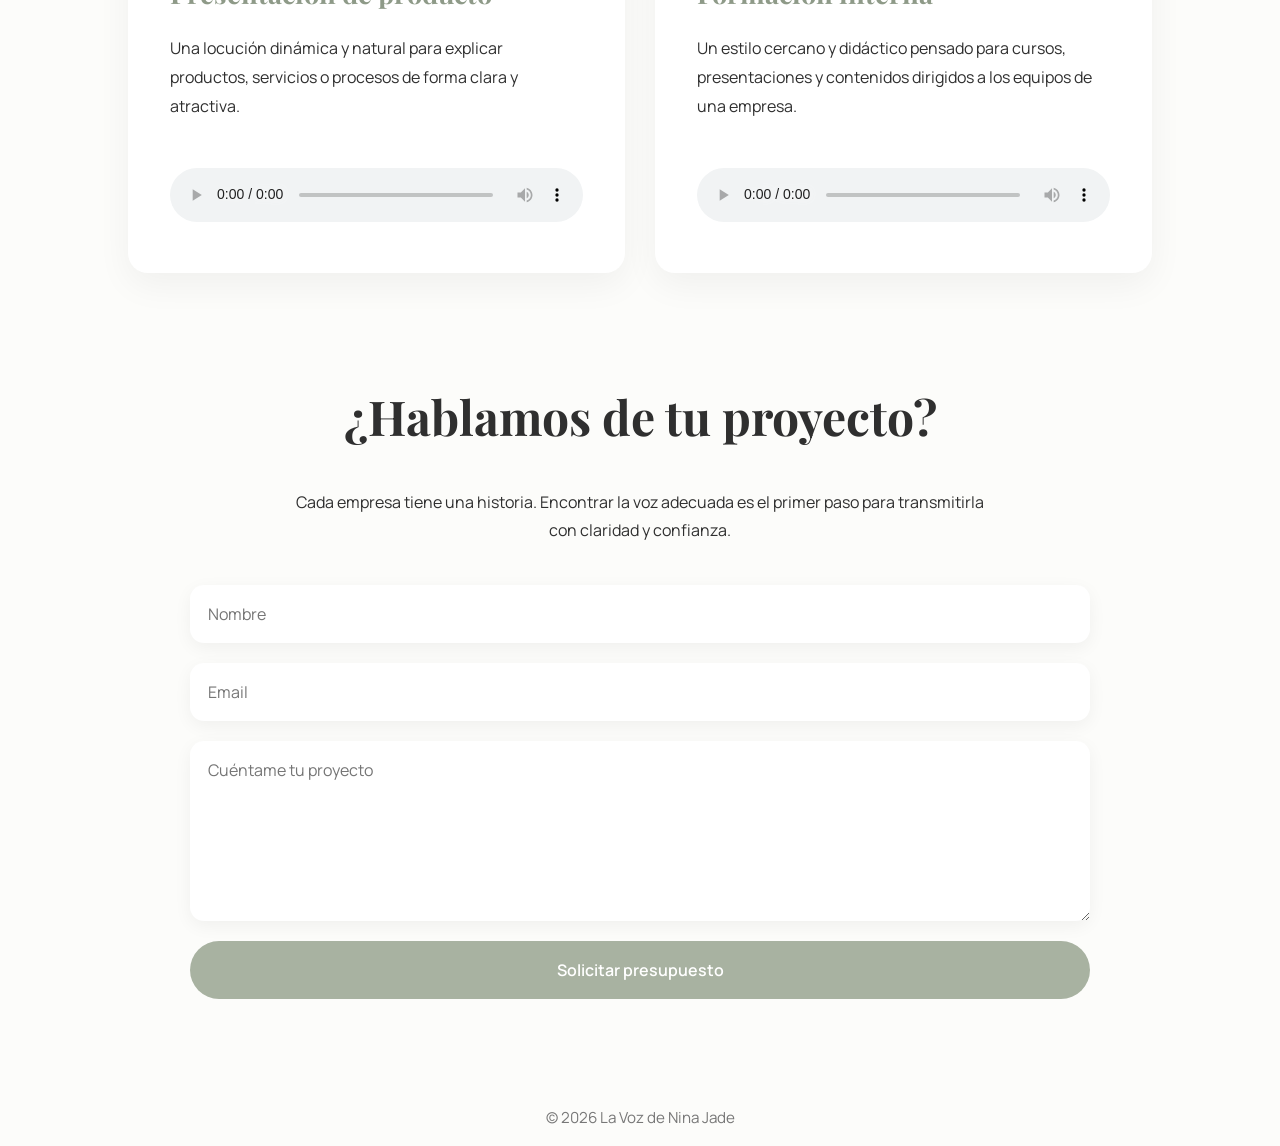
==== commit d1efbef6: "corporativo.html" ====
--- a/corporativo.html
+++ b/corporativo.html
@@ -13,8 +13,9 @@
         content="Voz profesional para vídeos corporativos, presentaciones de empresa, comunicación interna y contenidos de marca. Locuciones claras, cercanas y de alta calidad.">
 
    <link rel="icon" type="image/png" href="images/favicon.png">
-
-    <link rel="stylesheet" href="style.css">
+<link rel="apple-touch-icon" href="images/favicon.png">
+
+<link rel="stylesheet" href="style.css">
 
 </head>
 
@@ -24,7 +25,7 @@
 
     <a href="index.html" class="logo">
 
-        <img src="images/logo.png" alt="La Voz de Nina Jade">
+        <img src="images/logo.png" alt="Logotipo de Nina Jade">
 
     </a>
 
@@ -39,7 +40,7 @@
 
 </header>
 
-    <!-- ===================== -->
+<!-- ===================== -->
 <!-- HERO -->
 <!-- ===================== -->
 
@@ -106,6 +107,8 @@
 
                 <source src="audio/videocorporativo.mp3" type="audio/mpeg">
 
+                    Tu navegador no soporta el elemento de audio.
+
             </audio>
 
         </div>
@@ -122,6 +125,8 @@
 
                 <source src="audio/videoinstitucional.mp3" type="audio/mpeg">
 
+                    Tu navegador no soporta el elemento de audio.
+
             </audio>
 
         </div>
@@ -138,6 +143,8 @@
 
                 <source src="audio/producto.mp3" type="audio/mpeg">
 
+                    Tu navegador no soporta el elemento de audio.
+
             </audio>
 
         </div>
@@ -154,6 +161,8 @@
 
                 <source src="audio/formacion.mp3" type="audio/mpeg">
 
+                    Tu navegador no soporta el elemento de audio.
+
             </audio>
 
         </div>
@@ -172,7 +181,7 @@
 
     <p style="text-align:center; max-width:700px; margin:0 auto 40px;">
 
-        Cada marca tiene una historia. Encontrar la voz adecuada es el primer paso para que también sea recordada.
+        Cada empresa tiene una historia. Encontrar la voz adecuada es el primer paso para transmitirla con claridad y confianza.
 
     </p>
 
--- a/style.css
+++ b/style.css
@@ -848,7 +848,7 @@
 
     background:
         linear-gradient(rgba(252,252,250,.55),rgba(252,252,250,.75)),
-        url("images/portadacorporativo.png") center center / cover no-repeat;
+        url("images/portadacorporativa.png") center center / cover no-repeat;
 
 }
 
